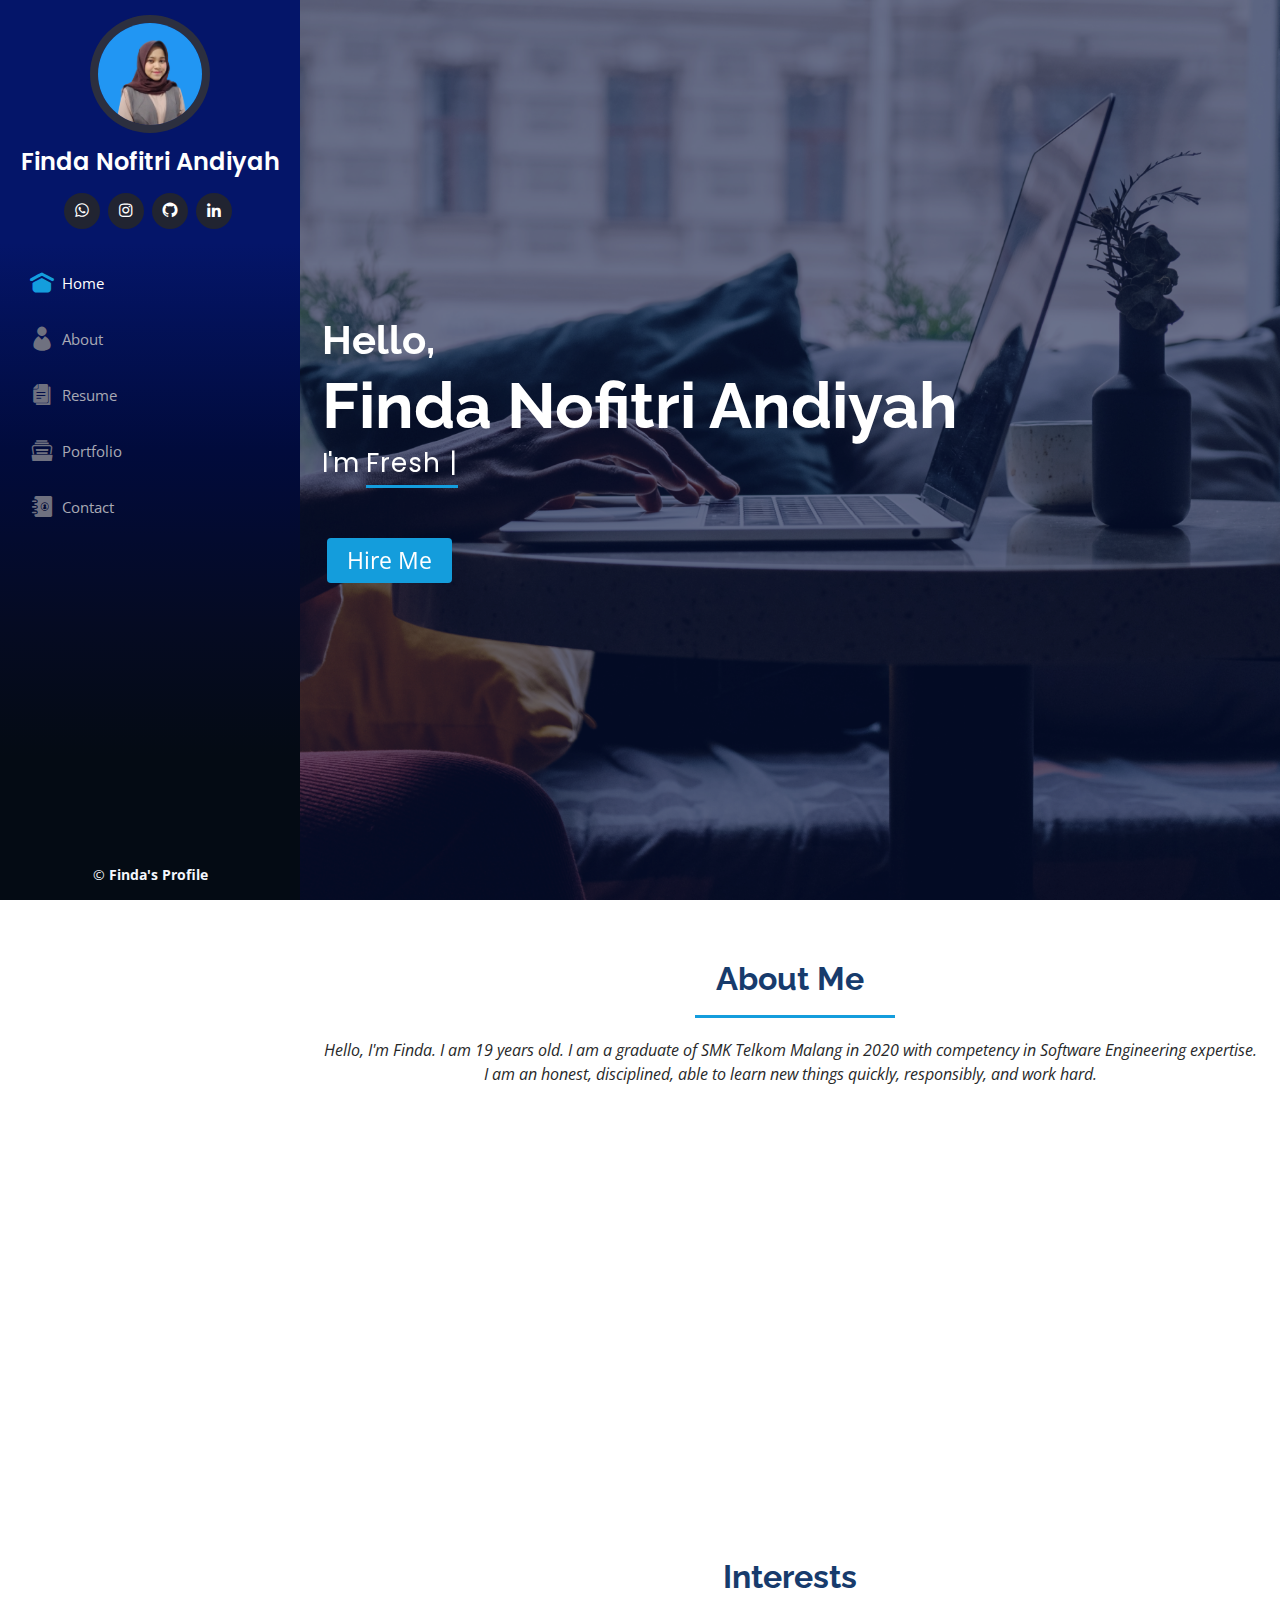
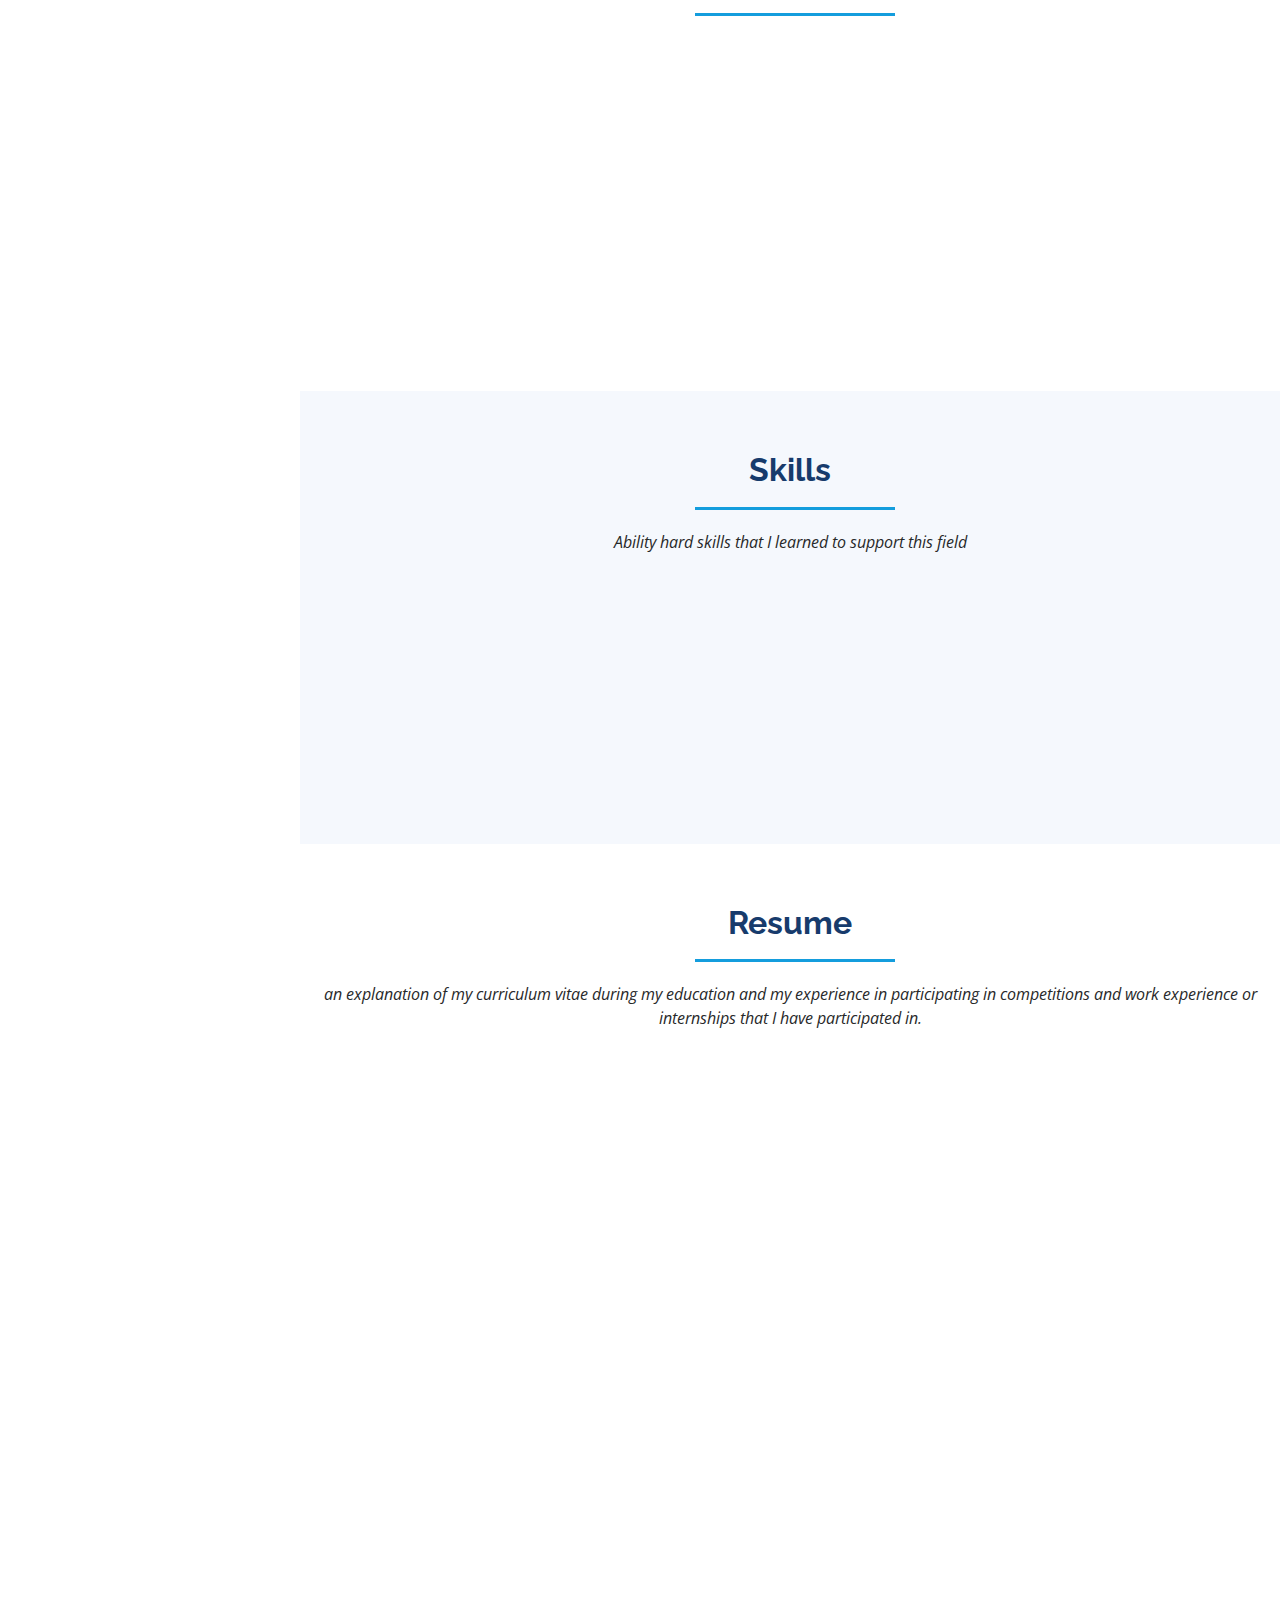
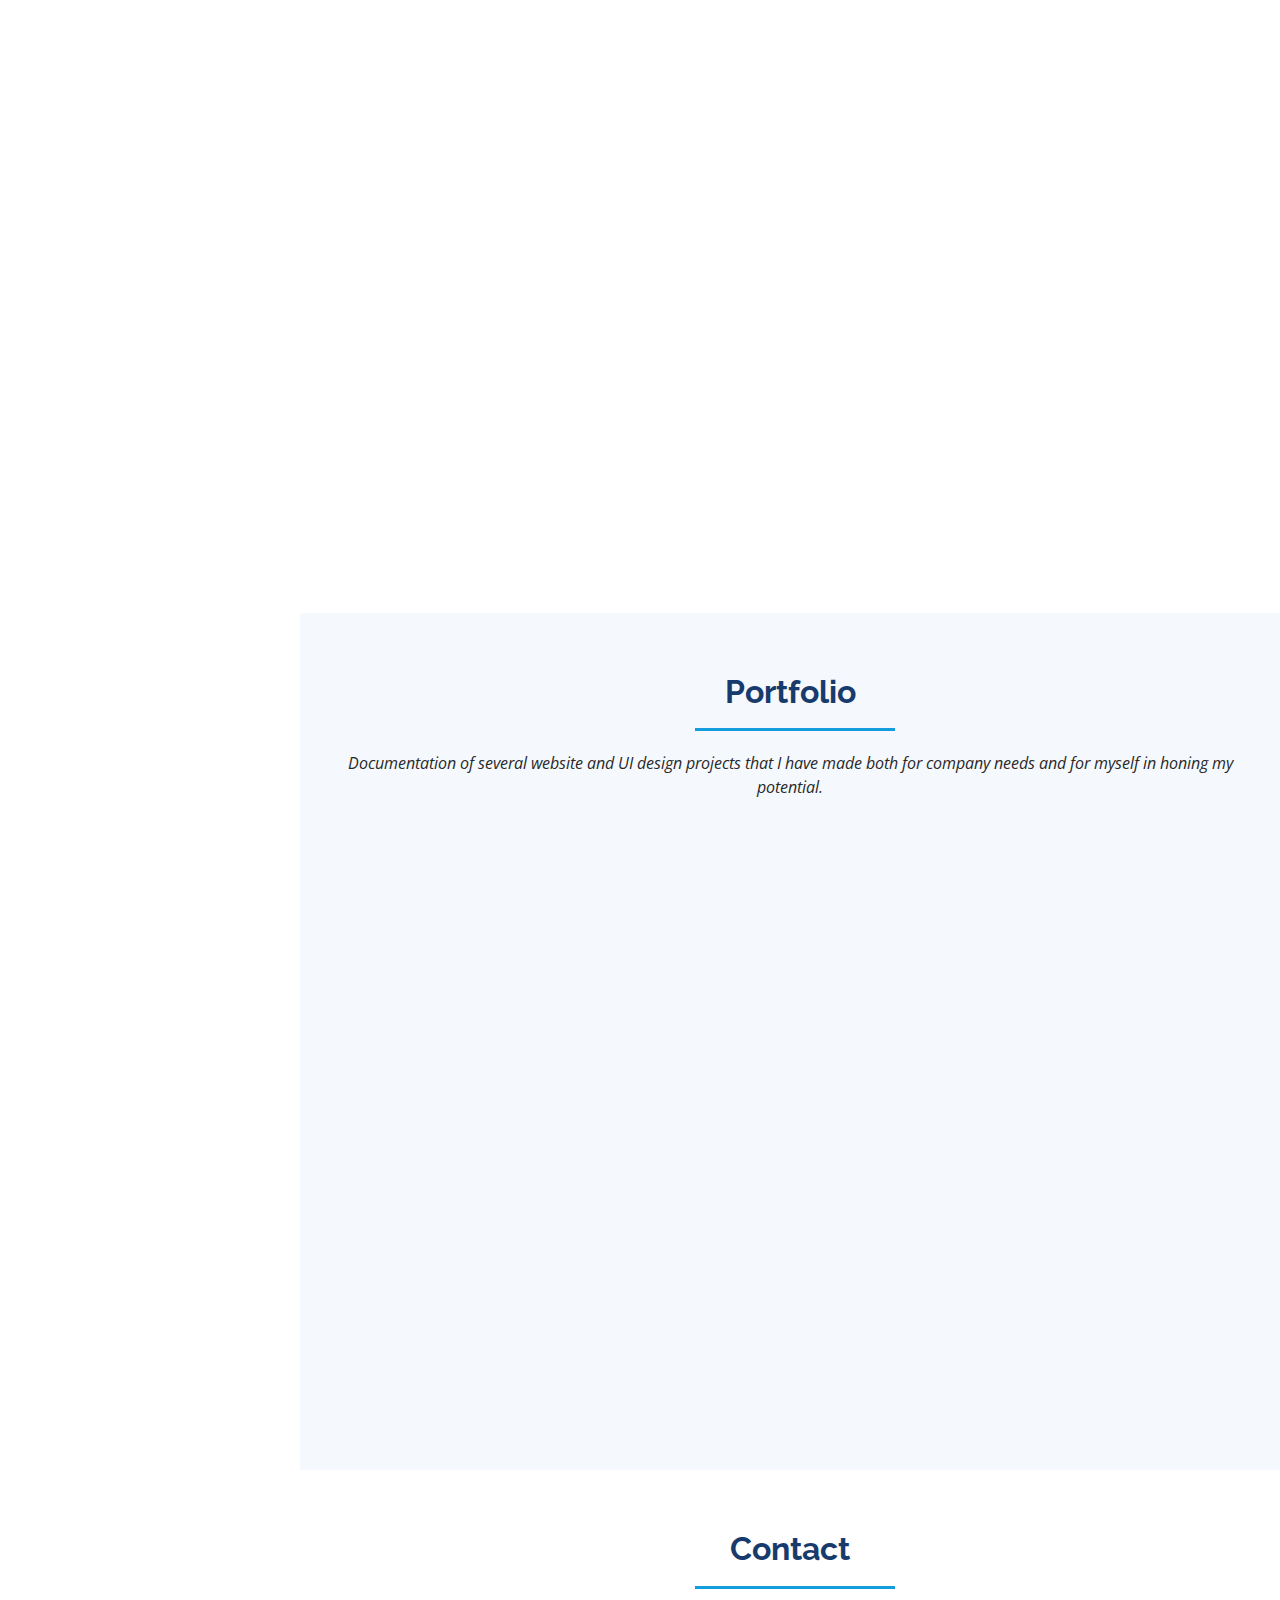
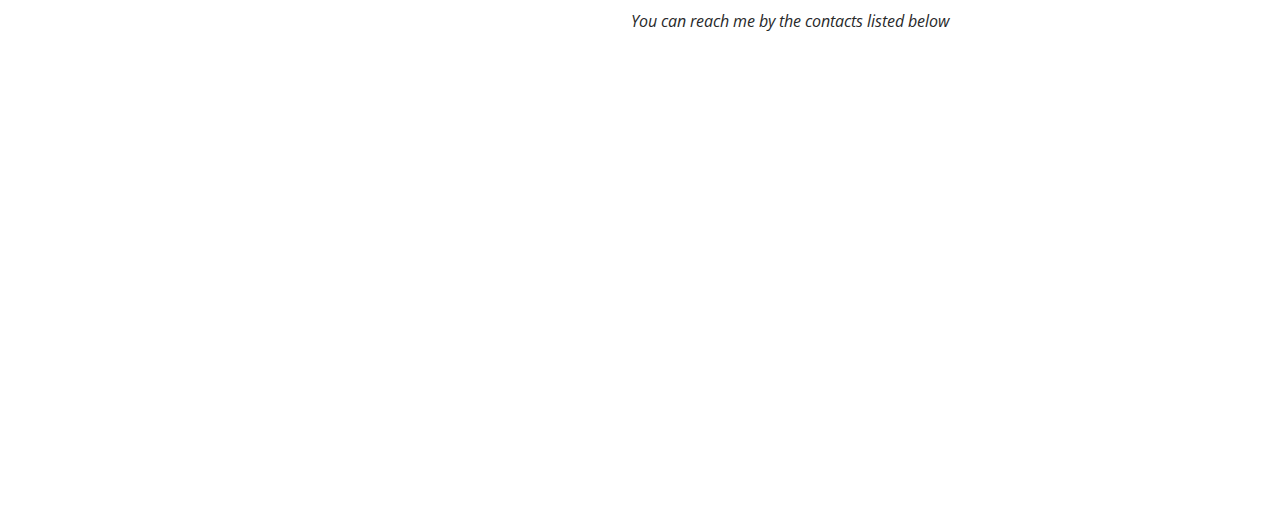
==== index.html @ d8795b66 "initial commit" ====
<!DOCTYPE html>
<html lang="en">

<head>
  <meta charset="utf-8">
  <meta content="width=device-width, initial-scale=1.0" name="viewport">

  <title>Finda's Portfolio</title>
  <meta content="" name="description">
  <meta content="" name="keywords">

  <!-- Favicons -->
  <link href="assets/img/brandstin.png" rel="icon">
  <link href="assets/img/brands.png" rel="brands">

  <link href="https://cdn.jsdelivr.net/npm/bootstrap@5.0.0-beta1/dist/css/bootstrap.min.css" rel="stylesheet" integrity="sha384-giJF6kkoqNQ00vy+HMDP7azOuL0xtbfIcaT9wjKHr8RbDVddVHyTfAAsrekwKmP1" crossorigin="anonymous">
  <script src="https://cdn.jsdelivr.net/npm/bootstrap@5.0.0-beta1/dist/js/bootstrap.bundle.min.js" integrity="sha384-ygbV9kiqUc6oa4msXn9868pTtWMgiQaeYH7/t7LECLbyPA2x65Kgf80OJFdroafW" crossorigin="anonymous"></script>

  <!-- Google Fonts -->
  <link href="https://fonts.googleapis.com/css?family=Open+Sans:300,300i,400,400i,600,600i,700,700i|Raleway:300,300i,400,400i,500,500i,600,600i,700,700i|Poppins:300,300i,400,400i,500,500i,600,600i,700,700i" rel="stylesheet">

  <!-- Vendor CSS Files -->
  <link href="assets/vendor/bootstrap/css/bootstrap.min.css" rel="stylesheet">
  <link href="assets/vendor/icofont/icofont.min.css" rel="stylesheet">
  <link href="assets/vendor/boxicons/css/boxicons.min.css" rel="stylesheet">
  <link href="assets/vendor/venobox/venobox.css" rel="stylesheet">
  <link href="assets/vendor/owl.carousel/assets/owl.carousel.min.css" rel="stylesheet">
  <link href="assets/vendor/aos/aos.css" rel="stylesheet">

  <!-- Template Main CSS File -->
  <link href="assets/css/style.css" rel="stylesheet">

  <!-- =======================================================
  * Template Name: iPortfolio - v1.4.1
  * Template URL: https://bootstrapmade.com/iportfolio-bootstrap-portfolio-websites-template/
  * Author: BootstrapMade.com
  * License: https://bootstrapmade.com/license/
  ======================================================== -->
</head>

<body>

  <!-- ======= Mobile nav toggle button ======= -->
  <button type="button" class="mobile-nav-toggle d-xl-none"><i class="icofont-navigation-menu"></i></button>

  <!-- ======= Header ======= -->
  <header id="header">
    <div class="d-flex flex-column">

      <div class="profile">
        <img src="assets/img/picthxx.png" alt="" class="img-fluid rounded-circle">
        <h1 class="text-light"><a href="index.html">Finda Nofitri Andiyah</a></h1>
        <div class="social-links mt-3 text-center">
          <a href="https://api.whatsapp.com/send?phone=6285607371492" target="_blank" class="facebook"><i class="bx bxl-whatsapp"></i></a>
          <a href="https://www.instagram.com/findanofitri_/" target="_blank" class="instagram"><i class="bx bxl-instagram"></i></a>
          <a href="https://github.com/findanofitri" target="_blank" class="google-plus"><i class="bx bxl-github"></i></a>
          <a href="https://www.linkedin.com/in/finda-nofitri-andiyah-582403172/" target="_blank" class="linkedin"><i class="bx bxl-linkedin"></i></a>
        </div>
      </div>

      <nav class="nav-menu">
        <ul>
          <li class="active"><a href="index.html"><i class="icofont-ui-home"></i> <span>Home</span></a></li>
          <li><a href="#about"><i class="icofont-user-alt-2"></i> <span>About</span></a></li>
          <li><a href="#resume"><i class="icofont-papers"></i> <span>Resume</span></a></li>
          <li><a href="#portfolio"><i class="icofont-files-stack"></i> Portfolio</a></li>
          <!-- <li><a href="#services"><i class="bx bx-server"></i> Services</a></li> -->
          <li><a href="#contact"><i class="icofont-contacts"></i> Contact</a></li>

        </ul>
      </nav><!-- .nav-menu -->
      <button type="button" class="mobile-nav-toggle d-xl-none"><i class="icofont-navigation-menu"></i></button>

    </div>
  </header><!-- End Header -->

  <!-- ======= Hero Section ======= -->
  <section id="hero" class="d-flex flex-column justify-content-center align-items-center">
    <div class="hero-container" data-aos="fade-in">
      <h3>Hello,</h3>
      <h1>Finda Nofitri Andiyah</h1>
      <p>I'm <span class="typed" data-typed-items="Fresh Graduate, Frontend Web Developer, Freelancer, Learner"></span></p>
      <button class="button"><span><a href=""></a>Hire Me</span></button>
    </div>
  </section><!-- End Hero -->

  <main id="main">

    <!-- ======= About Section ======= -->
    <section id="about" class="about">
      <div class="container">

        <div class="section-title">
          <center>
            <h2 class="title">About Me</h2>
          </center>
          <p style="text-align:center;"><em>Hello, I'm Finda. I am 19 years old. I am a graduate of SMK Telkom Malang in 2020 with competency in Software Engineering expertise. <br>
            I am an honest, disciplined, able to learn new things quickly, responsibly, and work hard.</em></p>
        </div>

        <div class="row">
          <div class="col-lg-4" data-aos="fade-right">
            <img src="assets/img/picthxx.png" class="img-fluid" alt="" style="border-radius:10px;">
          </div>
          <div class="col-lg-8 pt-4 pt-lg-0 content" data-aos="fade-left">
            <h3>Front End Web Developer</h3> <br>
            
            <div class="row">
              <div class="col-lg-6">
                <ul>
                  <li><i class="icofont-rounded-right"></i> <strong>Birthday:</strong> 22 November 2001</li>
                  <li><i class="icofont-rounded-right"></i> <strong>Website:</strong> http://bit.ly/FindaPortfolio </li>
                  <li><i class="icofont-rounded-right"></i> <strong>Phone:</strong> +62 856 0737 1492</li>
                  <li><i class="icofont-rounded-right"></i> <strong>City:</strong> Jombang Regency, East Java </li>
                  <li><i class="icofont-rounded-right"></i> <strong>Nationality:</strong> Indonesia</li>
                </ul>
              </div>
              <div class="col-lg-6">
                <ul>
                  <li><i class="icofont-rounded-right"></i> <strong>Age:</strong> 19</li>
                  <li><i class="icofont-rounded-right"></i> <strong>Status:</strong> Single</li>
                  <li><i class="icofont-rounded-right"></i> <strong>Graduate:</strong> Vocational School - RPL</li>
                  <li><i class="icofont-rounded-right"></i> <strong>Email:</strong> findanofitriandiyah@gmail.com</li>
                  <li><i class="icofont-rounded-right"></i> <strong>Freelance:</strong> Available</li>
                </ul>
              </div>
            </div>
            <p style="text-align:center;">
              <em>I am someone who is interested in web development, especially Front-End web developer, and always wanted to learn about programming languages ​​and share them with others.</em>
            </p>
          </div>
        </div>

      </div>
    </section><!-- End About Section -->

    <!-- ======= Facts Section ======= -->
        <!-- ======= Services Section ======= -->
        <section id="services" class="services">
          <div class="container">
    
            <div class="section-title">
              <center>
                  <h2>Interests</h2>
              </center>
              <!-- <p>Magnam dolores commodi suscipit. Necessitatibus eius consequatur ex aliquid fuga eum quidem. Sit sint consectetur velit. Quisquam quos quisquam cupiditate. Et nemo qui impedit suscipit alias ea. Quia fugiat sit in iste officiis commodi quidem hic quas.</p> -->
            </div>
    
            <div class="row">
              <div class="col-lg-4 col-md-6 icon-box" data-aos="fade-up">
                <div class="icon"><i class="icofont-video"></i></div>
                <h4 class="title"><a href="">Create Content</a></h4>
                <p class="description">create content in the form of videos and images.</p>
              </div>
              <div class="col-lg-4 col-md-6 icon-box" data-aos="fade-up" data-aos-delay="100">
                <div class="icon"><i class="icofont-code"></i></div>
                <h4 class="title"><a href="">Programming</a></h4>
                <p class="description">something that I have learned and I always want to keep learning.</p>
              </div>
              <div class="col-lg-4 col-md-6 icon-box" data-aos="fade-up" data-aos-delay="200">
                <div class="icon"><i class="icofont-users-social"></i></div>
                <h4 class="title"><a href="">Socializing</a></h4>
                <p class="description">socializing with people taught me the meaning of life in many ways.</p>
              </div>
              <div class="col-lg-4 col-md-6 icon-box" data-aos="fade-up" data-aos-delay="300">
                <div class="icon"><i class="icofont-music"></i></div>
                <h4 class="title"><a href="">Listening to Music</a></h4>
                <p class="description">listening to music is a way for me to relax when I feel tired.</p>
              </div>
              <div class="col-lg-4 col-md-6 icon-box" data-aos="fade-up" data-aos-delay="400">
                <div class="icon"><i class="icofont-cycling"></i></div>
                <h4 class="title"><a href="">Cycling</a></h4>
                <p class="description"> my hobby since childhood is cycling which I like until now</p>
              </div>
              <div class="col-lg-4 col-md-6 icon-box" data-aos="fade-up" data-aos-delay="500">
                <div class="icon"><i class="icofont-learn"></i></div>
                <h4 class="title"><a href="">Learn</a></h4>
                <p class="description">learning about new things and being able to share knowledge.</p>
              </div>
            </div>
    
          </div>
        </section><!-- End Services Section -->

    <!-- ======= Skills Section ======= -->
    <section id="skills" class="skills section-bg">
      <div class="container">

        <div class="section-title">
          <center><h2>Skills</h2></center>
          <p style="text-align:center;"><em>Ability hard skills that I learned to support this field</em></p>
        </div>

        <div class="row skills-content">

          <div class="col-lg-6" data-aos="fade-up">

            <div class="progress">
              <span class="skill">HTML <i class="val">100%</i></span>
              <div class="progress-bar-wrap">
                <div class="progress-bar" role="progressbar" aria-valuenow="100" aria-valuemin="0" aria-valuemax="100"></div>
              </div>
            </div>

            <div class="progress">
              <span class="skill">CSS <i class="val">90%</i></span>
              <div class="progress-bar-wrap">
                <div class="progress-bar" role="progressbar" aria-valuenow="90" aria-valuemin="0" aria-valuemax="100"></div>
              </div>
            </div>

            <div class="progress">
              <span class="skill">JavaScript <i class="val">70%</i></span>
              <div class="progress-bar-wrap">
                <div class="progress-bar" role="progressbar" aria-valuenow="70" aria-valuemin="0" aria-valuemax="100"></div>
              </div>
            </div>

            <div class="progress">
              <span class="skill">CodeIgniter <i class="val">80%</i></span>
              <div class="progress-bar-wrap">
                <div class="progress-bar" role="progressbar" aria-valuenow="90" aria-valuemin="0" aria-valuemax="100"></div>
              </div>
            </div>

          </div>

          <div class="col-lg-6" data-aos="fade-up" data-aos-delay="100">

            <div class="progress">
              <span class="skill">PHP <i class="val">60%</i></span>
              <div class="progress-bar-wrap">
                <div class="progress-bar" role="progressbar" aria-valuenow="70" aria-valuemin="0" aria-valuemax="100"></div>
              </div>
            </div>

            <div class="progress">
              <span class="skill">Bootstrap <i class="val">90%</i></span>
              <div class="progress-bar-wrap">
                <div class="progress-bar" role="progressbar" aria-valuenow="90" aria-valuemin="0" aria-valuemax="100"></div>
              </div>
            </div>

            <div class="progress">
              <span class="skill">Figma <i class="val">70%</i></span>
              <div class="progress-bar-wrap">
                <div class="progress-bar" role="progressbar" aria-valuenow="90" aria-valuemin="0" aria-valuemax="100"></div>
              </div>
            </div>

            <div class="progress">
              <span class="skill">Laravel <i class="val">60%</i></span>
              <div class="progress-bar-wrap">
                <div class="progress-bar" role="progressbar" aria-valuenow="70" aria-valuemin="0" aria-valuemax="100"></div>
              </div>
            </div>

          </div>

        </div>

      </div>
    </section><!-- End Skills Section -->

    <!-- ======= Resume Section ======= -->
    <section id="resume" class="resume">
      <div class="container">

        <div class="section-title">
          <center><h2>Resume</h2></center>
          <p style="text-align:center;"> <em>an explanation of my curriculum vitae during my education and my experience in participating in competitions and work experience or internships that I have participated in.</em></p>
        </div>

        <div class="row">
          <div class="col-lg-6" data-aos="fade-up">
            <h3 class="resume-title">Sumary</h3>
            <div class="resume-item pb-0">
              <h4>Finda Nofitri Andiyah</h4>
              <p><em>Learner</em></p>
              <p><em>Frontend Web Developer is one of the jobs that I have been interested in since I was educated 3 years ago and this job is interesting for me.</em></p> <br>
              <ul>
                <li> Jombang Regency, East Java, Indonesia</li>
                <li>(+62) 856 0737 1492</li>
                <li>findanofitriandiyah@gmail.com</li>
              </ul>
            </div>

            <h3 class="resume-title">Last Education</h3>
            <div class="resume-item">
              <h4>SMK TELKOM Malang</h4>
              <h5>2017 - 2020</h5>
              <p><em>Rekayasa Perangkat Lunak (Software Engineering)</em></p>
              <p>
                  I studied at Vocational High School Telkom  Sandhy Putra Malang for 3 years with competency in Software Engineering expertise. Learn to create and develop web or mobile application projects.</p>
            </div>
            <div class="resume-item">
              <h4>SMPN 2 Jombang</h4>
              <h5>2014 - 2017 </h5>
              <p><em>Junior High School</em></p>
            </div>

            <h3 class="resume-title">Organization Experience</h3>
            <div class="resume-item">
              <h4>Member of METIC</h4>
              <h5>2017 - 2019</h5>
              <p><em>Moklet Education Technology and Information Club</em></p>
            </div>
            <div class="resume-item">
              <h4>Committe GALASESA</h4>
              <h5>2017 - 2018</h5>
              <p><em>Participate in the event of "Galasesa" as Sie Publikasi</em></p>
            </div>
          </div>

          <div class="col-lg-6" data-aos="fade-up" data-aos-delay="100">
            <h3 class="resume-title">Work Experience</h3>
            <div class="resume-item">
              <h4>Front-End Developer</h4>
              <h5>October 2020 - Desember 2020</h5>
              <p><em>PT Inspirasi Mandiri Nusantara, Malang</em></p>
              <ul>
                <li>As  Frontend Developer in developing of the Kampus Indonesia project website, which is one of the company's products.</li>
                <li>As the person in charge for coordination, Github acts as an intermediary tool for coordinating website work.</li>
                <li>Kampus Indonesia website development using the Laravel Framework.</li>
              </ul>
            </div>
            <div class="resume-item">
              <h4>UI Design Application</h4>
              <h5>July 2019 - September 2019</h5>
              <p><em>PT Profio Teknova Indonesia, Sidoarjo</em></p>
              <ul>
                <li>Creating a user interface design for the simara.id website design, which is one of the company's products with figma.com tools </li>
                <li>Appjatim website development using CodeIgniter Fremework.</li>
                <li>Help with office administration</li>
              </ul>
            </div>

            <h3 class="resume-title">Achievement</h3>
            <div class="resume-item">
              <h5>2019</h5>
              <ul>
                <li>Scientific Papers</li>
                <li>SMK Coding Training (Kemendikbud)</li>
              </ul>
            </div>
            <div class="resume-item">
              <h5>2018</h5>
              <ul>
                <li>App Competition - MAGE 4 ITS</li>
                <li>Business and Olympiad - BIONIX ITS</li>
                <li>Java Oracle Training</li>
              </ul>
            </div>
          </div>
        </div>
        
      </div>
    </section><!-- End Resume Section -->

    <!-- ======= Portfolio Section ======= -->
    <section id="portfolio" class="portfolio section-bg">
      <div class="container">

        <div class="section-title">
          <center><h2>Portfolio</h2></center>
          <p style="text-align:center;"><em>Documentation of several website and UI design projects that I have made both for company needs and for myself in honing my potential.</em></p>
        </div>

        <div class="row" data-aos="fade-up">
          <div class="col-lg-12 d-flex justify-content-center">
            <ul id="portfolio-flters">
              <li data-filter="*" class="filter-active">All</li>
              <li data-filter=".filter-web">Web</li>
              <li data-filter=".filter-card">UI Design</li>  
            </ul>
          </div>
        </div>

        <div class="row portfolio-container" data-aos="fade-up" data-aos-delay="100">

          <div class="col-lg-4 col-md-6 portfolio-item filter-web">
            <div class="portfolio-wrap">
              <img src="assets/img/portfolio/appjatim.png" class="img-fluid" alt="">
              <div class="portfolio-links">
                <a href="assets/img/portfolio/appjatim.png" data-gall="portfolioGallery" class="venobox" title="App Jatim"><i class="icofont-ui-zoom-in"></i></a>
                <a href="portfolio-details-appjatim.html" title="More Details"><i class="icofont-link-alt"></i></a>
              </div>
            </div>
          </div>

          <div class="col-lg-4 col-md-6 portfolio-item filter-card">
            <div class="portfolio-wrap">
              <img src="assets/img/portfolio/ebomb.png" class="img-fluid" alt="">
              <div class="portfolio-links">
                <a href="assets/img/portfolio/ebomb.png" data-gall="portfolioGallery" class="venobox" title="E-BOMB"><i class="icofont-ui-zoom-in"></i></a>
                <a href="portfolio-details-ebomb.html" title="More Details"><i class="icofont-link-alt"></i></a>
              </div>
            </div>
          </div>

          <!-- <div class="col-lg-4 col-md-6 portfolio-item filter-app">
            <div class="portfolio-wrap">
              <img src="assets/img/portfolio/portfolio-3.jpg" class="img-fluid" alt="">
              <div class="portfolio-links">
                <a href="assets/img/portfolio/portfolio-3.jpg" data-gall="portfolioGallery" class="venobox" title="App 2"><i class="bx bx-plus"></i></a>
                <a href="portfolio-details.html" title="More Details"><i class="bx bx-link"></i></a>
              </div>
            </div>
          </div> -->

          <div class="col-lg-4 col-md-6 portfolio-item filter-card">
            <div class="portfolio-wrap">
              <img src="assets/img/portfolio/yuksinau.png" class="img-fluid" alt="">
              <div class="portfolio-links">
                <a href="assets/img/portfolio/yuksinau.png" data-gall="portfolioGallery" class="venobox" title="Yuksinau"><i class="icofont-ui-zoom-in"></i></a>
                <a href="portfolio-details-yuksinau.html" title="More Details"><i class="icofont-link-alt"></i></a>
              </div>
            </div>
          </div>

          <div class="col-lg-4 col-md-6 portfolio-item filter-web">
            <div class="portfolio-wrap">
              <img src="assets/img/portfolio/kampusindonesia.png" class="img-fluid" alt="">
              <div class="portfolio-links">
                <a href="assets/img/portfolio/kampusindonesia.png" data-gall="portfolioGallery" class="venobox" title="Kampus Indonesia"><i class="icofont-ui-zoom-in"></i></a>
                <a href="portfolio-details-kampusindonesia.html" title="More Details"><i class="icofont-link-alt"></i></a>
              </div>
            </div>
          </div>

          <!-- <div class="col-lg-4 col-md-6 portfolio-item filter-app">
            <div class="portfolio-wrap">
              <img src="assets/img/portfolio/portfolio-6.jpg" class="img-fluid" alt="">
              <div class="portfolio-links">
                <a href="assets/img/portfolio/portfolio-6.jpg" data-gall="portfolioGallery" class="venobox" title="App 3"><i class="bx bx-plus"></i></a>
                <a href="portfolio-details.html" title="More Details"><i class="bx bx-link"></i></a>
              </div>
            </div>
          </div> -->

          <!-- <div class="col-lg-4 col-md-6 portfolio-item filter-card">
            <div class="portfolio-wrap">
              <img src="assets/img/portfolio/portfolio-7.jpg" class="img-fluid" alt="">
              <div class="portfolio-links">
                <a href="assets/img/portfolio/portfolio-7.jpg" data-gall="portfolioGallery" class="venobox" title="Card 1"><i class="bx bx-plus"></i></a>
                <a href="portfolio-details.html" title="More Details"><i class="bx bx-link"></i></a>
              </div>
            </div>
          </div> -->

          <div class="col-lg-4 col-md-6 portfolio-item filter-card">
            <div class="portfolio-wrap">
              <img src="assets/img/portfolio/simara.png" class="img-fluid" alt="">
              <div class="portfolio-links">
                <a href="assets/img/portfolio/simara.png" data-gall="portfolioGallery" class="venobox" title="simara.id"><i class="icofont-ui-zoom-in"></i></a>
                <a href="portfolio-details-simara.html" title="More Details"><i class="icofont-link-alt"></i></a>
              </div>
            </div>
          </div>

          <div class="col-lg-4 col-md-6 portfolio-item filter-web">
            <div class="portfolio-wrap">
              <img src="assets/img/portfolio/perpustakaan.png" class="img-fluid" alt="">
              <div class="portfolio-links">
                <a href="assets/img/portfolio/perpustakaan.png" data-gall="portfolioGallery" class="venobox" title="Perpustakaan"><i class="icofont-ui-zoom-in"></i></a>
                <a href="portfolio-details-perpustakaan.html" title="More Details"><i class="icofont-link-alt"></i></a>
              </div>
            </div>
          </div>

        </div>

      </div>
    </section><!-- End Portfolio Section -->

    <!-- ======= Testimonials Section ======= -->
    <!-- <section id="testimonials" class="testimonials section-bg">
      <div class="container">

        <div class="section-title">
          <h2>Testimonials</h2>
          <p>Magnam dolores commodi suscipit. Necessitatibus eius consequatur ex aliquid fuga eum quidem. Sit sint consectetur velit. Quisquam quos quisquam cupiditate. Et nemo qui impedit suscipit alias ea. Quia fugiat sit in iste officiis commodi quidem hic quas.</p>
        </div>

        <div class="owl-carousel testimonials-carousel">

          <div class="testimonial-item" data-aos="fade-up">
            <p>
              <i class="bx bxs-quote-alt-left quote-icon-left"></i>
              Proin iaculis purus consequat sem cure digni ssim donec porttitora entum suscipit rhoncus. Accusantium quam, ultricies eget id, aliquam eget nibh et. Maecen aliquam, risus at semper.
              <i class="bx bxs-quote-alt-right quote-icon-right"></i>
            </p>
            <img src="assets/img/testimonials/testimonials-1.jpg" class="testimonial-img" alt="">
            <h3>Saul Goodman</h3>
            <h4>Ceo &amp; Founder</h4>
          </div>

          <div class="testimonial-item" data-aos="fade-up" data-aos-delay="100">
            <p>
              <i class="bx bxs-quote-alt-left quote-icon-left"></i>
              Export tempor illum tamen malis malis eram quae irure esse labore quem cillum quid cillum eram malis quorum velit fore eram velit sunt aliqua noster fugiat irure amet legam anim culpa.
              <i class="bx bxs-quote-alt-right quote-icon-right"></i>
            </p>
            <img src="assets/img/testimonials/testimonials-2.jpg" class="testimonial-img" alt="">
            <h3>Sara Wilsson</h3>
            <h4>Designer</h4>
          </div>

          <div class="testimonial-item" data-aos="fade-up" data-aos-delay="200">
            <p>
              <i class="bx bxs-quote-alt-left quote-icon-left"></i>
              Enim nisi quem export duis labore cillum quae magna enim sint quorum nulla quem veniam duis minim tempor labore quem eram duis noster aute amet eram fore quis sint minim.
              <i class="bx bxs-quote-alt-right quote-icon-right"></i>
            </p>
            <img src="assets/img/testimonials/testimonials-3.jpg" class="testimonial-img" alt="">
            <h3>Jena Karlis</h3>
            <h4>Store Owner</h4>
          </div>

          <div class="testimonial-item" data-aos="fade-up" data-aos-delay="300">
            <p>
              <i class="bx bxs-quote-alt-left quote-icon-left"></i>
              Fugiat enim eram quae cillum dolore dolor amet nulla culpa multos export minim fugiat minim velit minim dolor enim duis veniam ipsum anim magna sunt elit fore quem dolore labore illum veniam.
              <i class="bx bxs-quote-alt-right quote-icon-right"></i>
            </p>
            <img src="assets/img/testimonials/testimonials-4.jpg" class="testimonial-img" alt="">
            <h3>Matt Brandon</h3>
            <h4>Freelancer</h4>
          </div>

          <div class="testimonial-item" data-aos="fade-up" data-aos-delay="400">
            <p>
              <i class="bx bxs-quote-alt-left quote-icon-left"></i>
              Quis quorum aliqua sint quem legam fore sunt eram irure aliqua veniam tempor noster veniam enim culpa labore duis sunt culpa nulla illum cillum fugiat legam esse veniam culpa fore nisi cillum quid.
              <i class="bx bxs-quote-alt-right quote-icon-right"></i>
            </p>
            <img src="assets/img/testimonials/testimonials-5.jpg" class="testimonial-img" alt="">
            <h3>John Larson</h3>
            <h4>Entrepreneur</h4>
          </div>

        </div>

      </div>
    </section> -->
    <!-- End Testimonials Section -->

    <!-- ======= Contact Section ======= -->
    <section id="contact" class="contact section-bg">
      <div class="container">
        <div class="section-title">
          <center><h2>Contact</h2></center>
          <p style="text-align:center;"><em>You can reach me by the contacts listed below</em></p>
        </div>
        <div class="row" data-aos="fade-in">
          <div class="col-lg-12 ">
            <div class="info d-flex align-items-stretch">
              <div class="col-md-6">
                <div class="address">
                  <i class="icofont-google-map"></i>
                  <h4>Location:</h4>
                  <p>Tamanan, Gajah, Ngoro, Jombang Regency, East Java, Indonesia, 61473</p>
                </div>
                <div class="email">
                  <i class="icofont-envelope"></i>
                  <h4>Email:</h4>
                  <p>findanofitriandiyah@gmail.com</p>
                </div>
                <div class="phone">
                  <i class="icofont-phone"></i>
                  <h4>Call:</h4>
                  <p>+62 856 0737 1492</p>
                </div>
              </div>
              <div class="col-md-6">
                <iframe src="https://www.google.com/maps/embed?pb=!1m18!1m12!1m3!1d3954.3848412663433!2d112.24653851450728!3d-7.641698627706516!2m3!1f0!2f0!3f0!3m2!1i1024!2i768!4f13.1!3m3!1m2!1s0x2e7869dc98c64e63%3A0x8f69d05556b9037f!2sTamanan%2C%20Gajah%2C%20Ngoro%2C%20Jombang%20Regency%2C%20East%20Java!5e0!3m2!1sen!2sid!4v1609685094500!5m2!1sen!2sid" width="100%" height="260px" frameborder="0" style="border:0;" allowfullscreen=""></iframe>
              </div>
            </div>  
          </div>
      </div>
    </section>
    <!-- End Contact Section -->

    <!-- ======= Contact Section ======= -->
    <!-- <section id="contact" class="contact section-bg">
      <div class="container">

        <div class="section-title">
          <center><h2>Contact</h2></center>
          <p style="text-align:center;"><em>You can reach me by the contacts listed below</em></p>
        </div>

        <div class="row" data-aos="fade-in">

          <div class="col-lg-5 d-flex align-items-stretch">
            <div class="info">
              <div class="address">
                <i class="icofont-google-map"></i>
                <h4>Location:</h4>
                <p>Tamanan, Gajah, Ngoro, Jombang, Jawa Timur, Indonesia, 61473</p>
              </div>

              <div class="email">
                <i class="icofont-envelope"></i>
                <h4>Email:</h4>
                <p>findanofitriandiyah@gmail.com</p>
              </div>

              <div class="phone">
                <i class="icofont-phone"></i>
                <h4>Call:</h4>
                <p>+62 856 0737 1492</p>
              </div>

              <iframe src="https://www.google.com/maps/embed?pb=!1m18!1m12!1m3!1d3954.3848412663433!2d112.24653851450728!3d-7.641698627706516!2m3!1f0!2f0!3f0!3m2!1i1024!2i768!4f13.1!3m3!1m2!1s0x2e7869dc98c64e63%3A0x8f69d05556b9037f!2sTamanan%2C%20Gajah%2C%20Ngoro%2C%20Jombang%20Regency%2C%20East%20Java!5e0!3m2!1sen!2sid!4v1609685094500!5m2!1sen!2sid" width="100%" height="290px" frameborder="0" style="border:0;" allowfullscreen=""></iframe>
            </div>
          </div>

          <div class="col-lg-7 mt-5 mt-lg-0 d-flex align-items-stretch">
            <form action="forms/contact.php" method="post" role="form" class="php-email-form">
              <div class="form-row">
                <div class="form-group col-md-6">
                  <label for="name">Your Name</label>
                  <input type="text" name="name" class="form-control" id="name" data-rule="minlen:4" data-msg="Please enter at least 4 chars" />
                  <div class="validate"></div>
                </div>
                <div class="form-group col-md-6">
                  <label for="name">Your Email</label>
                  <input type="email" class="form-control" name="email" id="email" data-rule="email" data-msg="Please enter a valid email" />
                  <div class="validate"></div>
                </div>
              </div>
              <div class="form-group">
                <label for="name">Subject</label>
                <input type="text" class="form-control" name="subject" id="subject" data-rule="minlen:4" data-msg="Please enter at least 8 chars of subject" />
                <div class="validate"></div>
              </div>
              <div class="form-group">
                <label for="name">Message</label>
                <textarea class="form-control" name="message" rows="10" data-rule="required" data-msg="Please write something for us"></textarea>
                <div class="validate"></div>
              </div>
              <div class="mb-3">
                <div class="loading">Loading</div>
                <div class="error-message"></div>
                <div class="sent-message">Your message has been sent. Thank you!</div>
              </div>
              <div class="text-center"><button type="submit">Send Message</button></div>
            </form>
          </div>

        </div>

      </div>
    </section> -->
    <!-- End Contact Section -->

  </main><!-- End #main -->

  <!-- ======= Footer ======= -->
  <footer id="footer">
    <div class="container">
      <div class="copyright">
        &copy; <strong><span>Finda's Profile</span></strong>
      </div>
    </div>
  </footer><!-- End  Footer -->

  <a href="#" class="back-to-top"><i class="icofont-simple-up"></i></a>

  <!-- Vendor JS Files -->
  <script src="assets/vendor/jquery/jquery.min.js"></script>
  <script src="assets/vendor/bootstrap/js/bootstrap.bundle.min.js"></script>
  <script src="assets/vendor/jquery.easing/jquery.easing.min.js"></script>
  <script src="assets/vendor/php-email-form/validate.js"></script>
  <script src="assets/vendor/waypoints/jquery.waypoints.min.js"></script>
  <script src="assets/vendor/counterup/counterup.min.js"></script>
  <script src="assets/vendor/isotope-layout/isotope.pkgd.min.js"></script>
  <script src="assets/vendor/venobox/venobox.min.js"></script>
  <script src="assets/vendor/owl.carousel/owl.carousel.min.js"></script>
  <script src="assets/vendor/typed.js/typed.min.js"></script>
  <script src="assets/vendor/aos/aos.js"></script>

  <!-- Template Main JS File -->
  <script src="assets/js/main.js"></script>

</body>

</html>
---- assets/vendor/venobox/venobox.css ----
/* ------ venobox.css --------*/
.vbox-overlay *, .vbox-overlay *:before, .vbox-overlay *:after{
    -webkit-backface-visibility: hidden;
    -webkit-box-sizing:border-box;
    -moz-box-sizing:border-box;
    box-sizing:border-box;
}
.vbox-overlay * { 
    -webkit-backface-visibility: visible;
    backface-visibility: visible;
}
.vbox-overlay{
    display: -webkit-flex;
    display: flex;
    -webkit-flex-direction: column;
    flex-direction: column;
    -webkit-justify-content: center;
    justify-content: center;
    -webkit-align-items: center;
    align-items: center;
    position: fixed;
    left: 0;
    top: 0;
    bottom: 0;
    right: 0;
    z-index: 999999;
}

/* ----- navigation ----- */
.vbox-title{
    width: 100%;
    height: 40px;
    float: left;
    text-align: center;
    line-height: 28px;
    font-size: 12px;
    padding: 6px 50px;
    overflow: hidden;
    position: fixed;
    display: none;
    left: 0;
    z-index: 89;
}
.vbox-close{
    cursor: pointer;
    position: fixed;
    top: -1px;
    right: 0;
    width: 50px;
    height: 40px;
    padding: 6px;
    display: block;
    background-position:10px center;
    overflow: hidden;
    font-size: 24px;
    line-height: 1;
    text-align: center;
    z-index: 99;
}
.vbox-left{
    cursor: pointer;
    position: fixed;
    left: 0;
    height: 40px;
    overflow: hidden;
    line-height: 28px;
    font-size: 12px;
    z-index: 99;
    display: flex;
    align-items:center;
}
.vbox-num{
    display: inline-block;
    margin: 6px 0 6px 15px;
}
/* ----- Social share ----- */
.vbox-share{
    line-height: 28px;
    font-size: 12px;
    overflow: hidden;
    position: fixed;
    left: 0;
    z-index: 98;
    display: flex;
    align-items:center;
    justify-content: center;
    width: 100%;
    text-align: center;
}
.vbox-share svg{
    max-height: 28px;
    width: 28px;
    z-index: 10;
    margin-left: 12px;
    margin-top: 6px;
    margin-bottom: 6px;
    vertical-align: middle;
}


/* ----- navigation ARROWS ----- */
.vbox-next, .vbox-prev{
    position: fixed;
    top: 50%;
    margin-top: -15px;
    overflow: hidden;
    cursor: pointer;
    display: block;
    width: 45px;
    height: 45px;
    z-index: 99;
}
.vbox-next span, .vbox-prev span{
    position: relative;
    width: 20px;
    height: 20px;
    border: 2px solid transparent;
    border-top-color: #B6B6B6;
    border-right-color: #B6B6B6;
    text-indent: -100px;
    position: absolute;
    top: 8px;
    display: block;
}
.vbox-prev{
    left: 15px;
}
.vbox-next{
    right: 15px;
}
.vbox-prev span{
    left: 10px;
    -ms-transform: rotate(-135deg);
    -webkit-transform: rotate(-135deg);
    transform: rotate(-135deg);
}
.vbox-next span{
    -ms-transform: rotate(45deg);
    -webkit-transform: rotate(45deg);
    transform: rotate(45deg);
    right: 10px;
}
/* ------- inline window ------ */
.vbox-inline{
    width: 420px;
    height: 315px;
    height: 70vh;
    padding: 10px;
    background: #fff;
    margin: 0 auto;
    overflow: auto;
    text-align: left;
}
/* ------- Video & iFrames window ------ */
.venoframe{
    max-width: 100%;
    width: 100%;
    border: none;
    width: 100%;
    height: 260px;
    height: 70vh;
}
.venoframe.vbvid{
    height: 260px;
}
@media (min-width: 768px) {
    .venoframe, .vbox-inline{
        width: 90%;
        height: 360px;
        height: 70vh;
    }
    .venoframe.vbvid{
        width: 640px;
        height: 360px;
    }
}
@media (min-width: 992px) {
    .venoframe, .vbox-inline{
        max-width: 1200px;
        width: 80%;
        height: 540px;
        height: 70vh;
    }
    .venoframe.vbvid{
        width: 960px;
        height: 540px;
    }
}
/* 
Please do NOT edit this part! 
or at least read this note: http://i.imgur.com/7C0ws9e.gif
*/
.vbox-open{
    overflow: hidden;
}
.vbox-container{
    position: absolute;
    left: 0;
    right: 0;
    top: 0;
    bottom: 0;
    overflow-x: hidden;
    overflow-y: scroll;
    overflow-scrolling: touch;
    -webkit-overflow-scrolling: touch;
    z-index: 20;
    max-height: 100%;

}

.vbox-content{
    text-align: center;
    float: left;
    width: 100%;
    position: relative;
    overflow: hidden;
    padding: 20px 4%;
}
.vbox-container img{
    max-width: 100%;
    height: auto;
}
.vbox-figlio{
    box-shadow: 0 0 12px rgba(0,0,0,0.19), 0 6px 6px rgba(0,0,0,0.23);
    max-width: 100%;
    text-align: initial;
}
img.vbox-figlio{
    -webkit-user-select: none;
-khtml-user-select: none;
-moz-user-select: none;
-o-user-select: none;
user-select: none;
}
.vbox-content.swipe-left{
    margin-left: -200px !important;
}
.vbox-content.swipe-right{
    margin-left: 200px !important;
}
.vbox-animated{
    webkit-transition: margin 300ms ease-out;
    transition: margin 300ms ease-out;
}

/* ---------- preloader ----------
 * SPINKIT 
 * http://tobiasahlin.com/spinkit/
-------------------------------- */
.sk-double-bounce,.sk-rotating-plane{width:40px;height:40px;margin:40px auto}.sk-rotating-plane{background-color:#333;-webkit-animation:sk-rotatePlane 1.2s infinite ease-in-out;animation:sk-rotatePlane 1.2s infinite ease-in-out}@-webkit-keyframes sk-rotatePlane{0%{-webkit-transform:perspective(120px) rotateX(0) rotateY(0);transform:perspective(120px) rotateX(0) rotateY(0)}50%{-webkit-transform:perspective(120px) rotateX(-180.1deg) rotateY(0);transform:perspective(120px) rotateX(-180.1deg) rotateY(0)}100%{-webkit-transform:perspective(120px) rotateX(-180deg) rotateY(-179.9deg);transform:perspective(120px) rotateX(-180deg) rotateY(-179.9deg)}}@keyframes sk-rotatePlane{0%{-webkit-transform:perspective(120px) rotateX(0) rotateY(0);transform:perspective(120px) rotateX(0) rotateY(0)}50%{-webkit-transform:perspective(120px) rotateX(-180.1deg) rotateY(0);transform:perspective(120px) rotateX(-180.1deg) rotateY(0)}100%{-webkit-transform:perspective(120px) rotateX(-180deg) rotateY(-179.9deg);transform:perspective(120px) rotateX(-180deg) rotateY(-179.9deg)}}.sk-double-bounce{position:relative}.sk-double-bounce .sk-child{width:100%;height:100%;border-radius:50%;background-color:#333;opacity:.6;position:absolute;top:0;left:0;-webkit-animation:sk-doubleBounce 2s infinite ease-in-out;animation:sk-doubleBounce 2s infinite ease-in-out}.sk-chasing-dots .sk-child,.sk-spinner-pulse,.sk-three-bounce .sk-child{background-color:#333;border-radius:100%}.sk-double-bounce .sk-double-bounce2{-webkit-animation-delay:-1s;animation-delay:-1s}@-webkit-keyframes sk-doubleBounce{0%,100%{-webkit-transform:scale(0);transform:scale(0)}50%{-webkit-transform:scale(1);transform:scale(1)}}@keyframes sk-doubleBounce{0%,100%{-webkit-transform:scale(0);transform:scale(0)}50%{-webkit-transform:scale(1);transform:scale(1)}}.sk-wave{margin:40px auto;width:50px;height:40px;text-align:center;font-size:10px}.sk-wave .sk-rect{background-color:#333;height:100%;width:6px;display:inline-block;-webkit-animation:sk-waveStretchDelay 1.2s infinite ease-in-out;animation:sk-waveStretchDelay 1.2s infinite ease-in-out}.sk-wave .sk-rect1{-webkit-animation-delay:-1.2s;animation-delay:-1.2s}.sk-wave .sk-rect2{-webkit-animation-delay:-1.1s;animation-delay:-1.1s}.sk-wave .sk-rect3{-webkit-animation-delay:-1s;animation-delay:-1s}.sk-wave .sk-rect4{-webkit-animation-delay:-.9s;animation-delay:-.9s}.sk-wave .sk-rect5{-webkit-animation-delay:-.8s;animation-delay:-.8s}@-webkit-keyframes sk-waveStretchDelay{0%,100%,40%{-webkit-transform:scaleY(.4);transform:scaleY(.4)}20%{-webkit-transform:scaleY(1);transform:scaleY(1)}}@keyframes sk-waveStretchDelay{0%,100%,40%{-webkit-transform:scaleY(.4);transform:scaleY(.4)}20%{-webkit-transform:scaleY(1);transform:scaleY(1)}}.sk-wandering-cubes{margin:40px auto;width:40px;height:40px;position:relative}.sk-wandering-cubes .sk-cube{background-color:#333;width:10px;height:10px;position:absolute;top:0;left:0;-webkit-animation:sk-wanderingCube 1.8s ease-in-out -1.8s infinite both;animation:sk-wanderingCube 1.8s ease-in-out -1.8s infinite both}.sk-chasing-dots,.sk-spinner-pulse{width:40px;height:40px;margin:40px auto}.sk-wandering-cubes .sk-cube2{-webkit-animation-delay:-.9s;animation-delay:-.9s}@-webkit-keyframes sk-wanderingCube{0%{-webkit-transform:rotate(0);transform:rotate(0)}25%{-webkit-transform:translateX(30px) rotate(-90deg) scale(.5);transform:translateX(30px) rotate(-90deg) scale(.5)}50%{-webkit-transform:translateX(30px) translateY(30px) rotate(-179deg);transform:translateX(30px) translateY(30px) rotate(-179deg)}50.1%{-webkit-transform:translateX(30px) translateY(30px) rotate(-180deg);transform:translateX(30px) translateY(30px) rotate(-180deg)}75%{-webkit-transform:translateX(0) translateY(30px) rotate(-270deg) scale(.5);transform:translateX(0) translateY(30px) rotate(-270deg) scale(.5)}100%{-webkit-transform:rotate(-360deg);transform:rotate(-360deg)}}@keyframes sk-wanderingCube{0%{-webkit-transform:rotate(0);transform:rotate(0)}25%{-webkit-transform:translateX(30px) rotate(-90deg) scale(.5);transform:translateX(30px) rotate(-90deg) scale(.5)}50%{-webkit-transform:translateX(30px) translateY(30px) rotate(-179deg);transform:translateX(30px) translateY(30px) rotate(-179deg)}50.1%{-webkit-transform:translateX(30px) translateY(30px) rotate(-180deg);transform:translateX(30px) translateY(30px) rotate(-180deg)}75%{-webkit-transform:translateX(0) translateY(30px) rotate(-270deg) scale(.5);transform:translateX(0) translateY(30px) rotate(-270deg) scale(.5)}100%{-webkit-transform:rotate(-360deg);transform:rotate(-360deg)}}.sk-spinner-pulse{-webkit-animation:sk-pulseScaleOut 1s infinite ease-in-out;animation:sk-pulseScaleOut 1s infinite ease-in-out}@-webkit-keyframes sk-pulseScaleOut{0%{-webkit-transform:scale(0);transform:scale(0)}100%{-webkit-transform:scale(1);transform:scale(1);opacity:0}}@keyframes sk-pulseScaleOut{0%{-webkit-transform:scale(0);transform:scale(0)}100%{-webkit-transform:scale(1);transform:scale(1);opacity:0}}.sk-chasing-dots{position:relative;text-align:center;-webkit-animation:sk-chasingDotsRotate 2s infinite linear;animation:sk-chasingDotsRotate 2s infinite linear}.sk-chasing-dots .sk-child{width:60%;height:60%;display:inline-block;position:absolute;top:0;-webkit-animation:sk-chasingDotsBounce 2s infinite ease-in-out;animation:sk-chasingDotsBounce 2s infinite ease-in-out}.sk-chasing-dots .sk-dot2{top:auto;bottom:0;-webkit-animation-delay:-1s;animation-delay:-1s}@-webkit-keyframes sk-chasingDotsRotate{100%{-webkit-transform:rotate(360deg);transform:rotate(360deg)}}@keyframes sk-chasingDotsRotate{100%{-webkit-transform:rotate(360deg);transform:rotate(360deg)}}@-webkit-keyframes sk-chasingDotsBounce{0%,100%{-webkit-transform:scale(0);transform:scale(0)}50%{-webkit-transform:scale(1);transform:scale(1)}}@keyframes sk-chasingDotsBounce{0%,100%{-webkit-transform:scale(0);transform:scale(0)}50%{-webkit-transform:scale(1);transform:scale(1)}}.sk-three-bounce{margin:40px auto;width:80px;text-align:center}.sk-three-bounce .sk-child{width:20px;height:20px;display:inline-block;-webkit-animation:sk-three-bounce 1.4s ease-in-out 0s infinite both;animation:sk-three-bounce 1.4s ease-in-out 0s infinite both}.sk-circle .sk-child:before,.sk-fading-circle .sk-circle:before{display:block;border-radius:100%;content:'';background-color:#333}.sk-three-bounce .sk-bounce1{-webkit-animation-delay:-.32s;animation-delay:-.32s}.sk-three-bounce .sk-bounce2{-webkit-animation-delay:-.16s;animation-delay:-.16s}@-webkit-keyframes sk-three-bounce{0%,100%,80%{-webkit-transform:scale(0);transform:scale(0)}40%{-webkit-transform:scale(1);transform:scale(1)}}@keyframes sk-three-bounce{0%,100%,80%{-webkit-transform:scale(0);transform:scale(0)}40%{-webkit-transform:scale(1);transform:scale(1)}}.sk-circle{margin:40px auto;width:40px;height:40px;position:relative}.sk-circle .sk-child{width:100%;height:100%;position:absolute;left:0;top:0}.sk-circle .sk-child:before{margin:0 auto;width:15%;height:15%;-webkit-animation:sk-circleBounceDelay 1.2s infinite ease-in-out both;animation:sk-circleBounceDelay 1.2s infinite ease-in-out both}.sk-circle .sk-circle2{-webkit-transform:rotate(30deg);-ms-transform:rotate(30deg);transform:rotate(30deg)}.sk-circle .sk-circle3{-webkit-transform:rotate(60deg);-ms-transform:rotate(60deg);transform:rotate(60deg)}.sk-circle .sk-circle4{-webkit-transform:rotate(90deg);-ms-transform:rotate(90deg);transform:rotate(90deg)}.sk-circle .sk-circle5{-webkit-transform:rotate(120deg);-ms-transform:rotate(120deg);transform:rotate(120deg)}.sk-circle .sk-circle6{-webkit-transform:rotate(150deg);-ms-transform:rotate(150deg);transform:rotate(150deg)}.sk-circle .sk-circle7{-webkit-transform:rotate(180deg);-ms-transform:rotate(180deg);transform:rotate(180deg)}.sk-circle .sk-circle8{-webkit-transform:rotate(210deg);-ms-transform:rotate(210deg);transform:rotate(210deg)}.sk-circle .sk-circle9{-webkit-transform:rotate(240deg);-ms-transform:rotate(240deg);transform:rotate(240deg)}.sk-circle .sk-circle10{-webkit-transform:rotate(270deg);-ms-transform:rotate(270deg);transform:rotate(270deg)}.sk-circle .sk-circle11{-webkit-transform:rotate(300deg);-ms-transform:rotate(300deg);transform:rotate(300deg)}.sk-circle .sk-circle12{-webkit-transform:rotate(330deg);-ms-transform:rotate(330deg);transform:rotate(330deg)}.sk-circle .sk-circle2:before{-webkit-animation-delay:-1.1s;animation-delay:-1.1s}.sk-circle .sk-circle3:before{-webkit-animation-delay:-1s;animation-delay:-1s}.sk-circle .sk-circle4:before{-webkit-animation-delay:-.9s;animation-delay:-.9s}.sk-circle .sk-circle5:before{-webkit-animation-delay:-.8s;animation-delay:-.8s}.sk-circle .sk-circle6:before{-webkit-animation-delay:-.7s;animation-delay:-.7s}.sk-circle .sk-circle7:before{-webkit-animation-delay:-.6s;animation-delay:-.6s}.sk-circle .sk-circle8:before{-webkit-animation-delay:-.5s;animation-delay:-.5s}.sk-circle .sk-circle9:before{-webkit-animation-delay:-.4s;animation-delay:-.4s}.sk-circle .sk-circle10:before{-webkit-animation-delay:-.3s;animation-delay:-.3s}.sk-circle .sk-circle11:before{-webkit-animation-delay:-.2s;animation-delay:-.2s}.sk-circle .sk-circle12:before{-webkit-animation-delay:-.1s;animation-delay:-.1s}@-webkit-keyframes sk-circleBounceDelay{0%,100%,80%{-webkit-transform:scale(0);transform:scale(0)}40%{-webkit-transform:scale(1);transform:scale(1)}}@keyframes sk-circleBounceDelay{0%,100%,80%{-webkit-transform:scale(0);transform:scale(0)}40%{-webkit-transform:scale(1);transform:scale(1)}}.sk-cube-grid{width:40px;height:40px;margin:40px auto}.sk-cube-grid .sk-cube{width:33.33%;height:33.33%;background-color:#333;float:left;-webkit-animation:sk-cubeGridScaleDelay 1.3s infinite ease-in-out;animation:sk-cubeGridScaleDelay 1.3s infinite ease-in-out}.sk-cube-grid .sk-cube1{-webkit-animation-delay:.2s;animation-delay:.2s}.sk-cube-grid .sk-cube2{-webkit-animation-delay:.3s;animation-delay:.3s}.sk-cube-grid .sk-cube3{-webkit-animation-delay:.4s;animation-delay:.4s}.sk-cube-grid .sk-cube4{-webkit-animation-delay:.1s;animation-delay:.1s}.sk-cube-grid .sk-cube5{-webkit-animation-delay:.2s;animation-delay:.2s}.sk-cube-grid .sk-cube6{-webkit-animation-delay:.3s;animation-delay:.3s}.sk-cube-grid .sk-cube7{-webkit-animation-delay:0ms;animation-delay:0ms}.sk-cube-grid .sk-cube8{-webkit-animation-delay:.1s;animation-delay:.1s}.sk-cube-grid .sk-cube9{-webkit-animation-delay:.2s;animation-delay:.2s}@-webkit-keyframes sk-cubeGridScaleDelay{0%,100%,70%{-webkit-transform:scale3D(1,1,1);transform:scale3D(1,1,1)}35%{-webkit-transform:scale3D(0,0,1);transform:scale3D(0,0,1)}}@keyframes sk-cubeGridScaleDelay{0%,100%,70%{-webkit-transform:scale3D(1,1,1);transform:scale3D(1,1,1)}35%{-webkit-transform:scale3D(0,0,1);transform:scale3D(0,0,1)}}.sk-fading-circle{margin:40px auto;width:40px;height:40px;position:relative}.sk-fading-circle .sk-circle{width:100%;height:100%;position:absolute;left:0;top:0}.sk-fading-circle .sk-circle:before{margin:0 auto;width:15%;height:15%;-webkit-animation:sk-circleFadeDelay 1.2s infinite ease-in-out both;animation:sk-circleFadeDelay 1.2s infinite ease-in-out both}.sk-fading-circle .sk-circle2{-webkit-transform:rotate(30deg);-ms-transform:rotate(30deg);transform:rotate(30deg)}.sk-fading-circle .sk-circle3{-webkit-transform:rotate(60deg);-ms-transform:rotate(60deg);transform:rotate(60deg)}.sk-fading-circle .sk-circle4{-webkit-transform:rotate(90deg);-ms-transform:rotate(90deg);transform:rotate(90deg)}.sk-fading-circle .sk-circle5{-webkit-transform:rotate(120deg);-ms-transform:rotate(120deg);transform:rotate(120deg)}.sk-fading-circle .sk-circle6{-webkit-transform:rotate(150deg);-ms-transform:rotate(150deg);transform:rotate(150deg)}.sk-fading-circle .sk-circle7{-webkit-transform:rotate(180deg);-ms-transform:rotate(180deg);transform:rotate(180deg)}.sk-fading-circle .sk-circle8{-webkit-transform:rotate(210deg);-ms-transform:rotate(210deg);transform:rotate(210deg)}.sk-fading-circle .sk-circle9{-webkit-transform:rotate(240deg);-ms-transform:rotate(240deg);transform:rotate(240deg)}.sk-fading-circle .sk-circle10{-webkit-transform:rotate(270deg);-ms-transform:rotate(270deg);transform:rotate(270deg)}.sk-fading-circle .sk-circle11{-webkit-transform:rotate(300deg);-ms-transform:rotate(300deg);transform:rotate(300deg)}.sk-fading-circle .sk-circle12{-webkit-transform:rotate(330deg);-ms-transform:rotate(330deg);transform:rotate(330deg)}.sk-fading-circle .sk-circle2:before{-webkit-animation-delay:-1.1s;animation-delay:-1.1s}.sk-fading-circle .sk-circle3:before{-webkit-animation-delay:-1s;animation-delay:-1s}.sk-fading-circle .sk-circle4:before{-webkit-animation-delay:-.9s;animation-delay:-.9s}.sk-fading-circle .sk-circle5:before{-webkit-animation-delay:-.8s;animation-delay:-.8s}.sk-fading-circle .sk-circle6:before{-webkit-animation-delay:-.7s;animation-delay:-.7s}.sk-fading-circle .sk-circle7:before{-webkit-animation-delay:-.6s;animation-delay:-.6s}.sk-fading-circle .sk-circle8:before{-webkit-animation-delay:-.5s;animation-delay:-.5s}.sk-fading-circle .sk-circle9:before{-webkit-animation-delay:-.4s;animation-delay:-.4s}.sk-fading-circle .sk-circle10:before{-webkit-animation-delay:-.3s;animation-delay:-.3s}.sk-fading-circle .sk-circle11:before{-webkit-animation-delay:-.2s;animation-delay:-.2s}.sk-fading-circle .sk-circle12:before{-webkit-animation-delay:-.1s;animation-delay:-.1s}@-webkit-keyframes sk-circleFadeDelay{0%,100%,39%{opacity:0}40%{opacity:1}}@keyframes sk-circleFadeDelay{0%,100%,39%{opacity:0}40%{opacity:1}}.sk-folding-cube{margin:40px auto;width:40px;height:40px;position:relative;-webkit-transform:rotateZ(45deg);transform:rotateZ(45deg)}.sk-folding-cube .sk-cube{float:left;width:50%;height:50%;position:relative;-webkit-transform:scale(1.1);-ms-transform:scale(1.1);transform:scale(1.1)}.sk-folding-cube .sk-cube:before{content:'';position:absolute;top:0;left:0;width:100%;height:100%;background-color:#333;-webkit-animation:sk-foldCubeAngle 2.4s infinite linear both;animation:sk-foldCubeAngle 2.4s infinite linear both;-webkit-transform-origin:100% 100%;-ms-transform-origin:100% 100%;transform-origin:100% 100%}.sk-folding-cube .sk-cube2{-webkit-transform:scale(1.1) rotateZ(90deg);transform:scale(1.1) rotateZ(90deg)}.sk-folding-cube .sk-cube3{-webkit-transform:scale(1.1) rotateZ(180deg);transform:scale(1.1) rotateZ(180deg)}.sk-folding-cube .sk-cube4{-webkit-transform:scale(1.1) rotateZ(270deg);transform:scale(1.1) rotateZ(270deg)}.sk-folding-cube .sk-cube2:before{-webkit-animation-delay:.3s;animation-delay:.3s}.sk-folding-cube .sk-cube3:before{-webkit-animation-delay:.6s;animation-delay:.6s}.sk-folding-cube .sk-cube4:before{-webkit-animation-delay:.9s;animation-delay:.9s}@-webkit-keyframes sk-foldCubeAngle{0%,10%{-webkit-transform:perspective(140px) rotateX(-180deg);transform:perspective(140px) rotateX(-180deg);opacity:0}25%,75%{-webkit-transform:perspective(140px) rotateX(0);transform:perspective(140px) rotateX(0);opacity:1}100%,90%{-webkit-transform:perspective(140px) rotateY(180deg);transform:perspective(140px) rotateY(180deg);opacity:0}}@keyframes sk-foldCubeAngle{0%,10%{-webkit-transform:perspective(140px) rotateX(-180deg);transform:perspective(140px) rotateX(-180deg);opacity:0}25%,75%{-webkit-transform:perspective(140px) rotateX(0);transform:perspective(140px) rotateX(0);opacity:1}100%,90%{-webkit-transform:perspective(140px) rotateY(180deg);transform:perspective(140px) rotateY(180deg);opacity:0}}
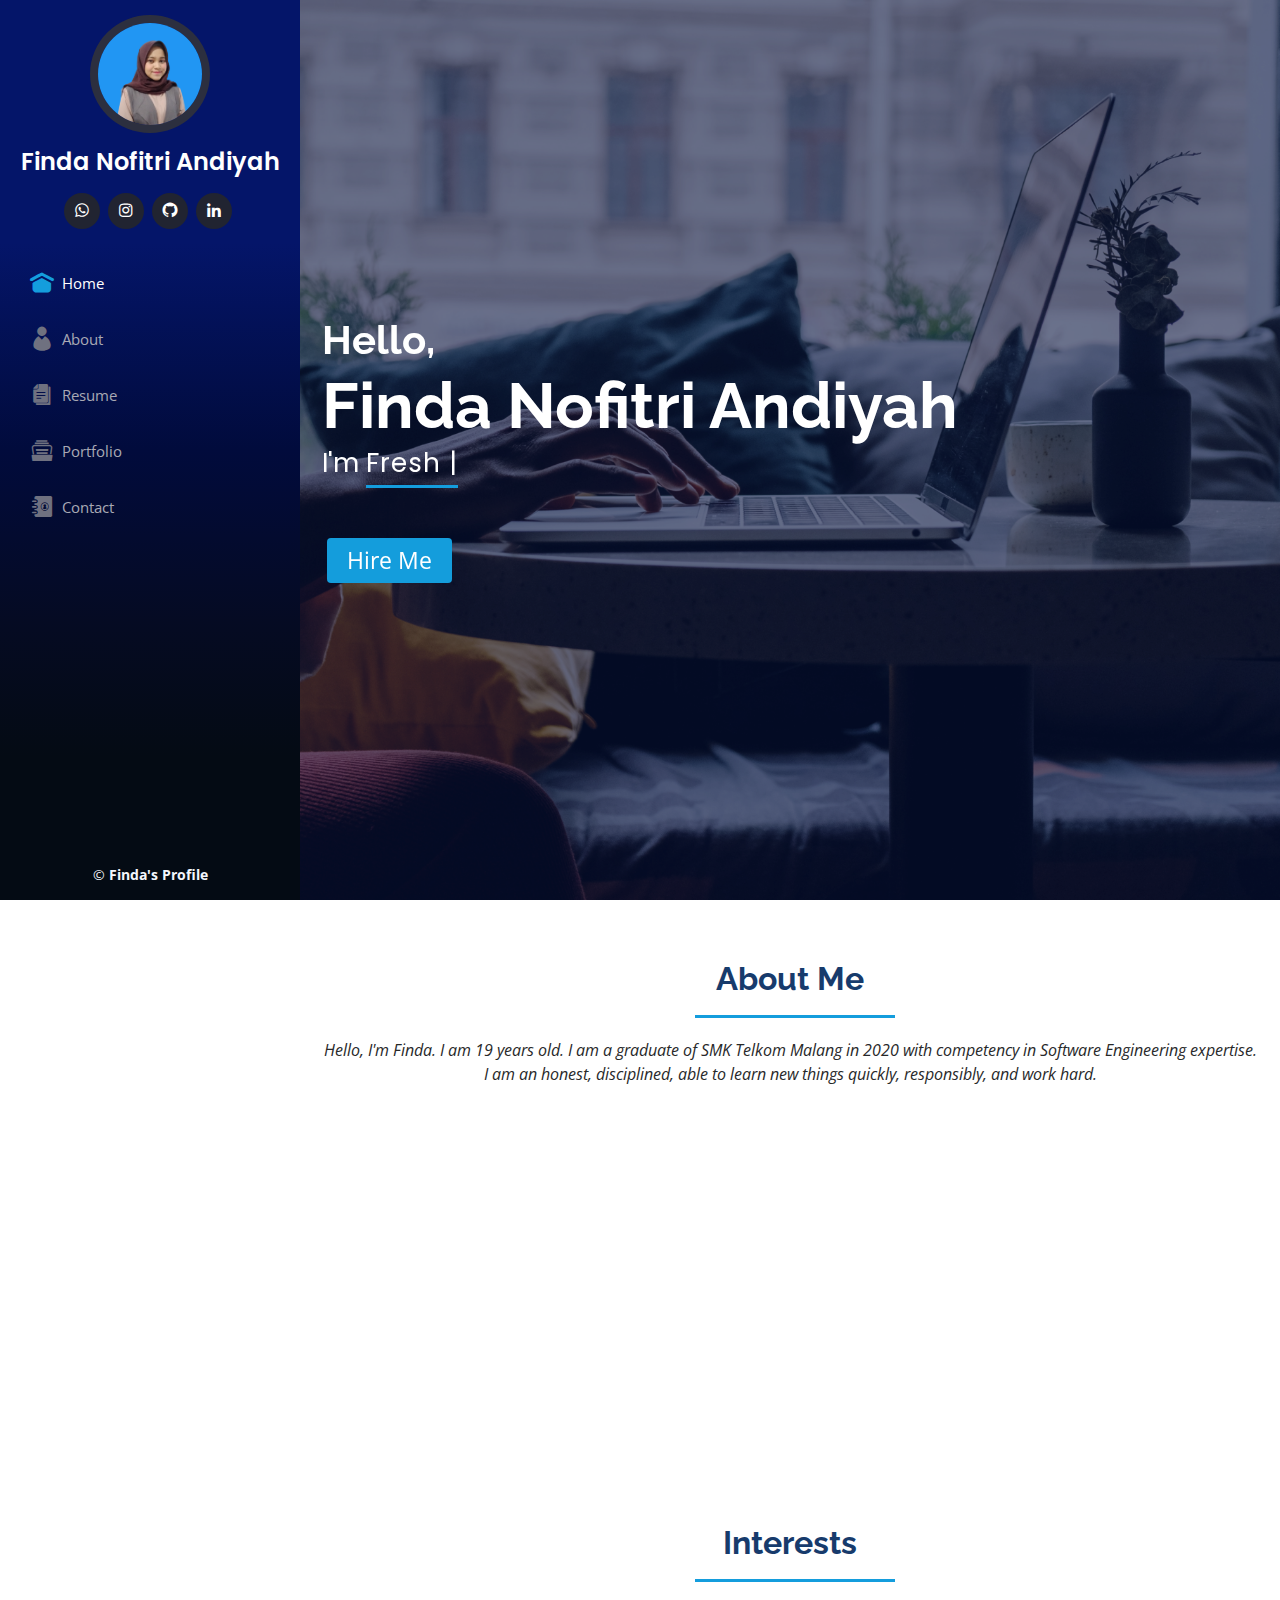
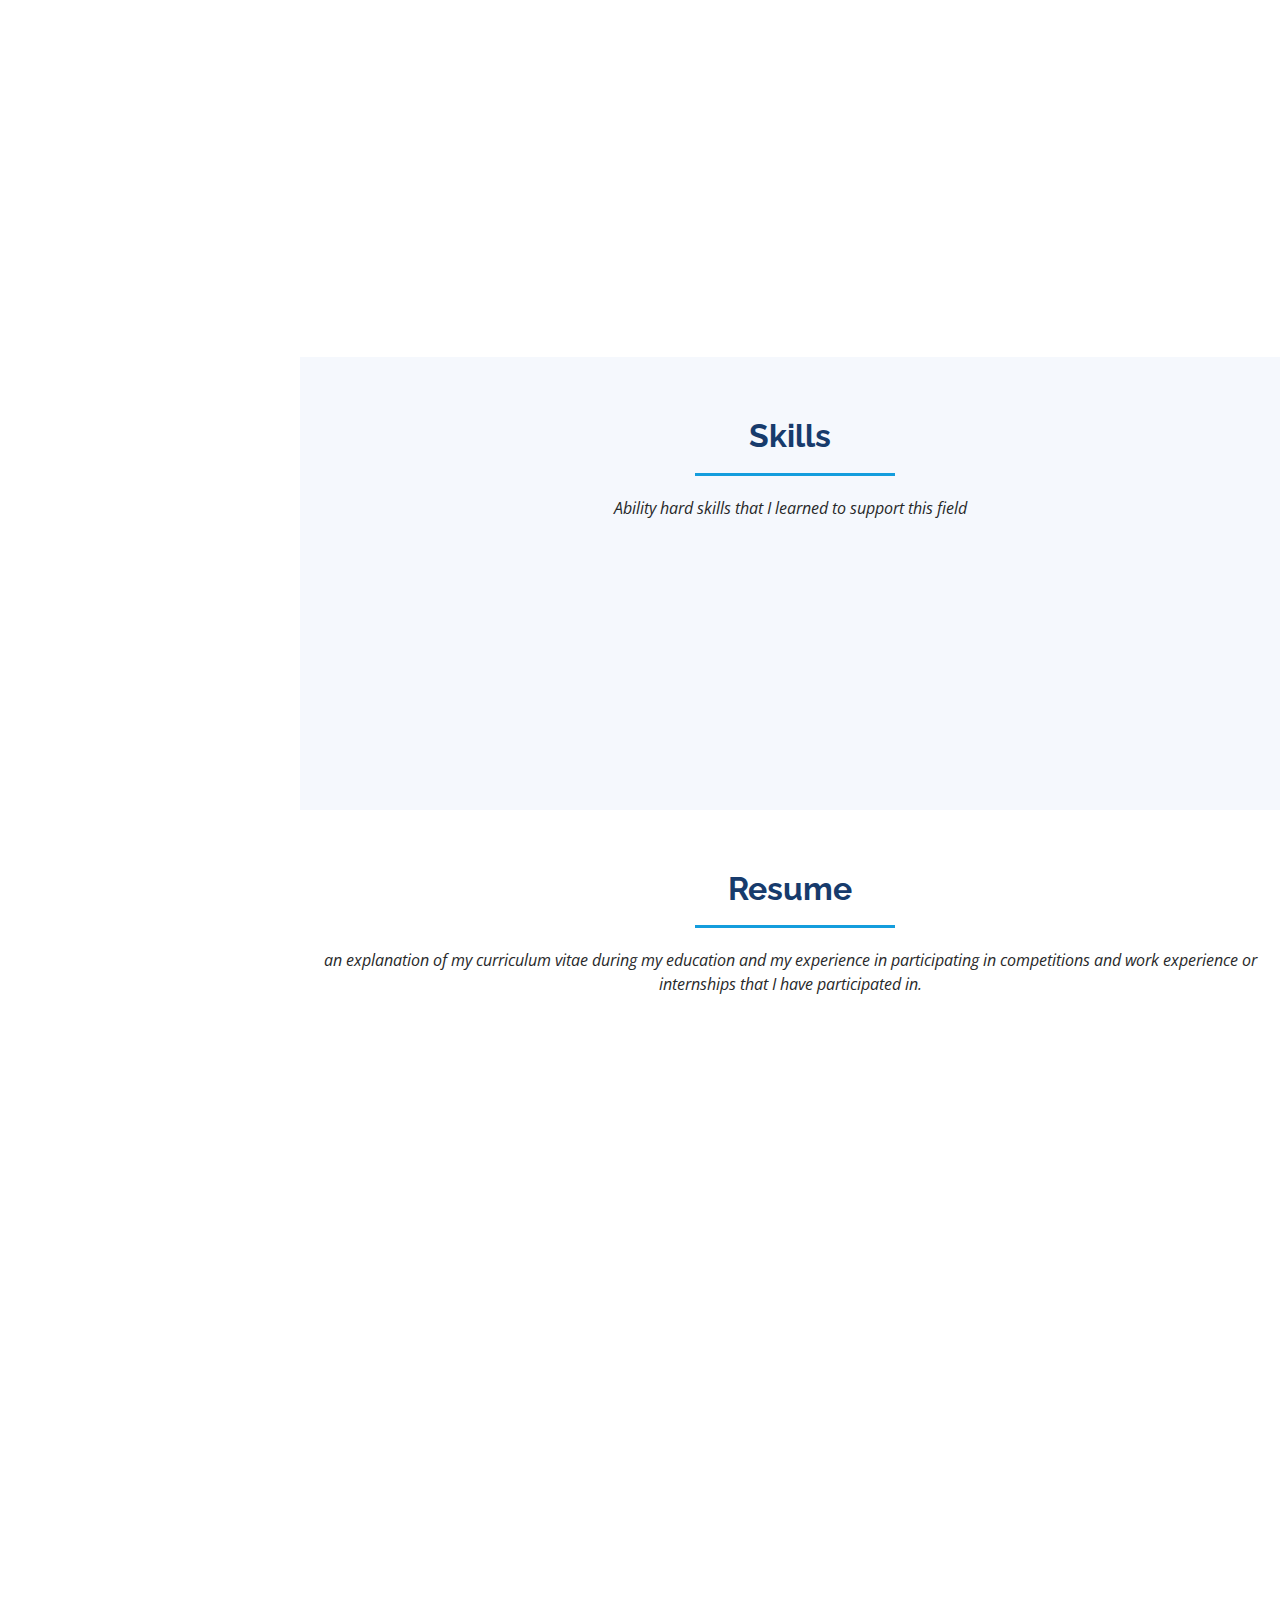
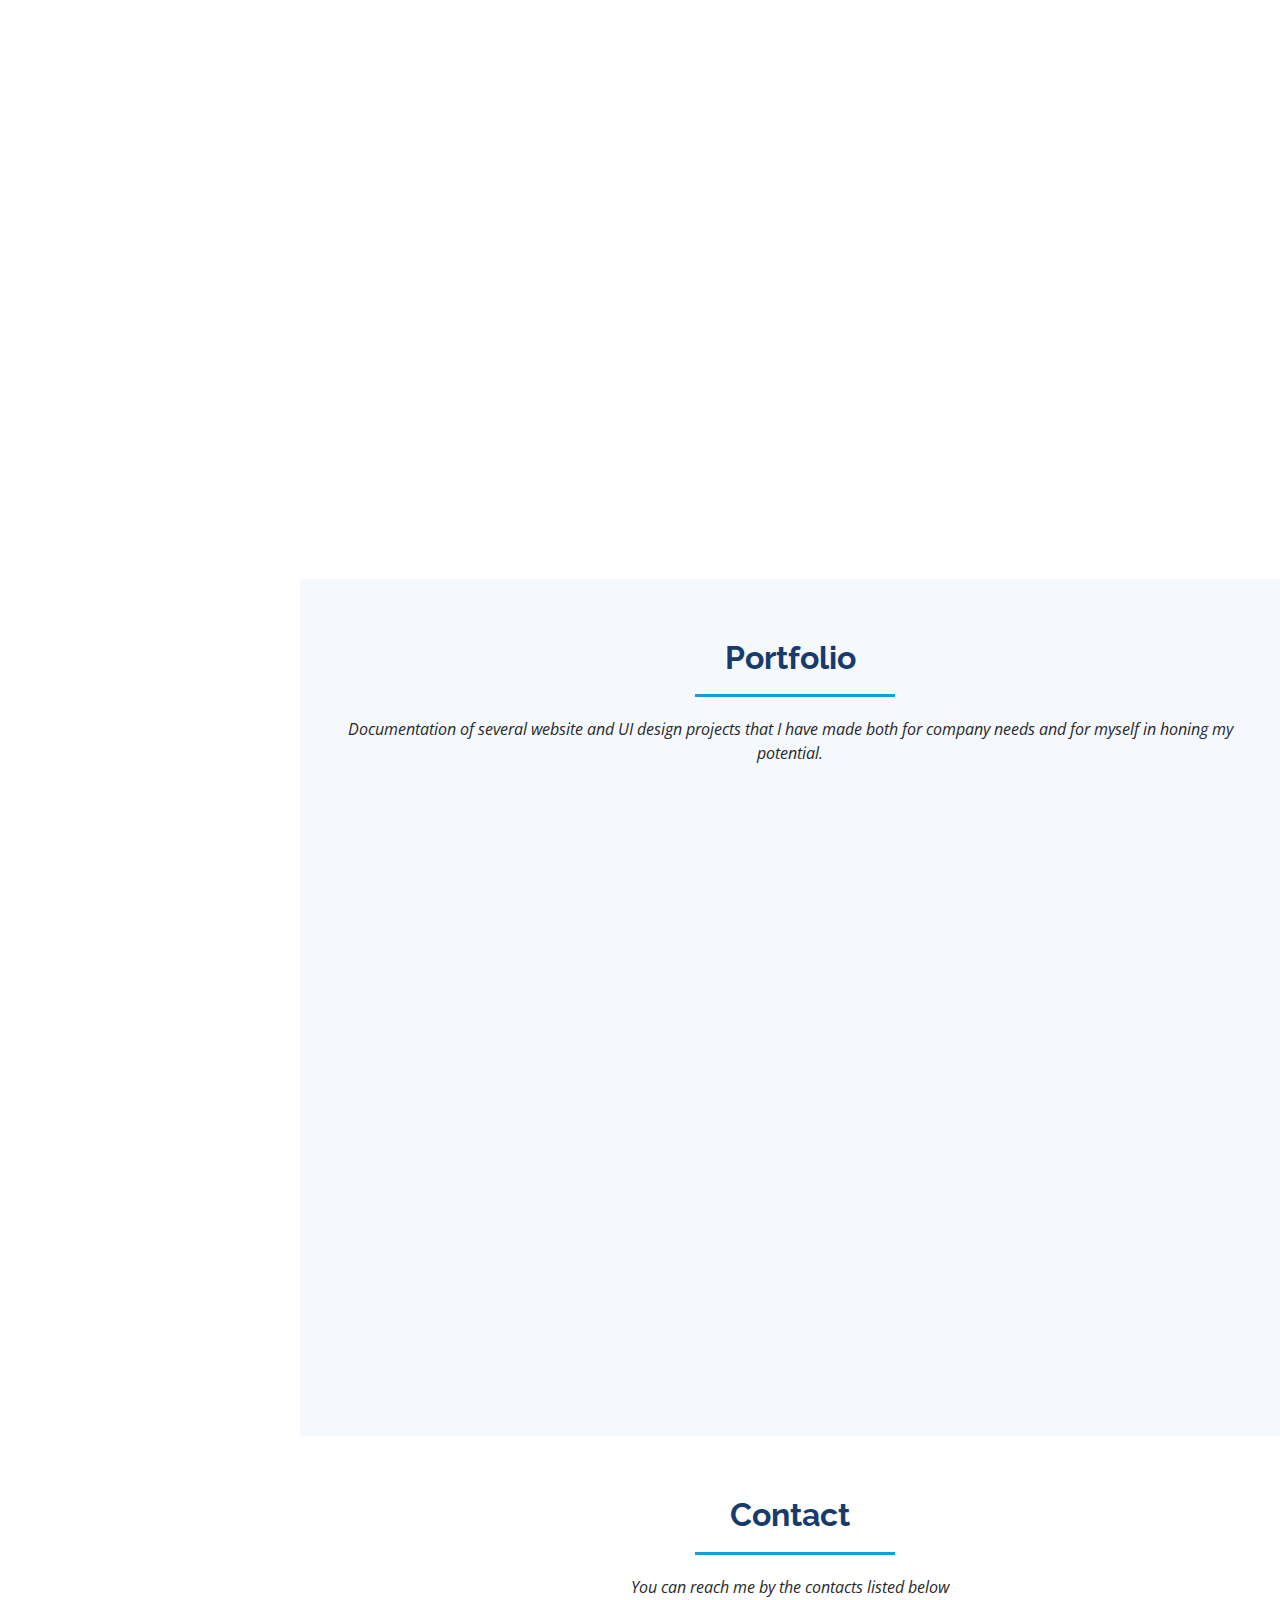
==== commit 47731fa2: "Update index.html" ====
--- a/index.html
+++ b/index.html
@@ -100,7 +100,7 @@
 
         <div class="row">
           <div class="col-lg-4" data-aos="fade-right">
-            <img src="assets/img/picthxx.png" class="img-fluid" alt="" style="border-radius:10px;">
+            <img src="assets/img/picthxx.png" class="img-fluid" alt="" style="border-radius:10px; height:270px; margin-left:25px;">
           </div>
           <div class="col-lg-8 pt-4 pt-lg-0 content" data-aos="fade-left">
             <h3>Front End Web Developer</h3> <br>
@@ -109,7 +109,6 @@
               <div class="col-lg-6">
                 <ul>
                   <li><i class="icofont-rounded-right"></i> <strong>Birthday:</strong> 22 November 2001</li>
-                  <li><i class="icofont-rounded-right"></i> <strong>Website:</strong> http://bit.ly/FindaPortfolio </li>
                   <li><i class="icofont-rounded-right"></i> <strong>Phone:</strong> +62 856 0737 1492</li>
                   <li><i class="icofont-rounded-right"></i> <strong>City:</strong> Jombang Regency, East Java </li>
                   <li><i class="icofont-rounded-right"></i> <strong>Nationality:</strong> Indonesia</li>
@@ -121,7 +120,6 @@
                   <li><i class="icofont-rounded-right"></i> <strong>Status:</strong> Single</li>
                   <li><i class="icofont-rounded-right"></i> <strong>Graduate:</strong> Vocational School - RPL</li>
                   <li><i class="icofont-rounded-right"></i> <strong>Email:</strong> findanofitriandiyah@gmail.com</li>
-                  <li><i class="icofont-rounded-right"></i> <strong>Freelance:</strong> Available</li>
                 </ul>
               </div>
             </div>
